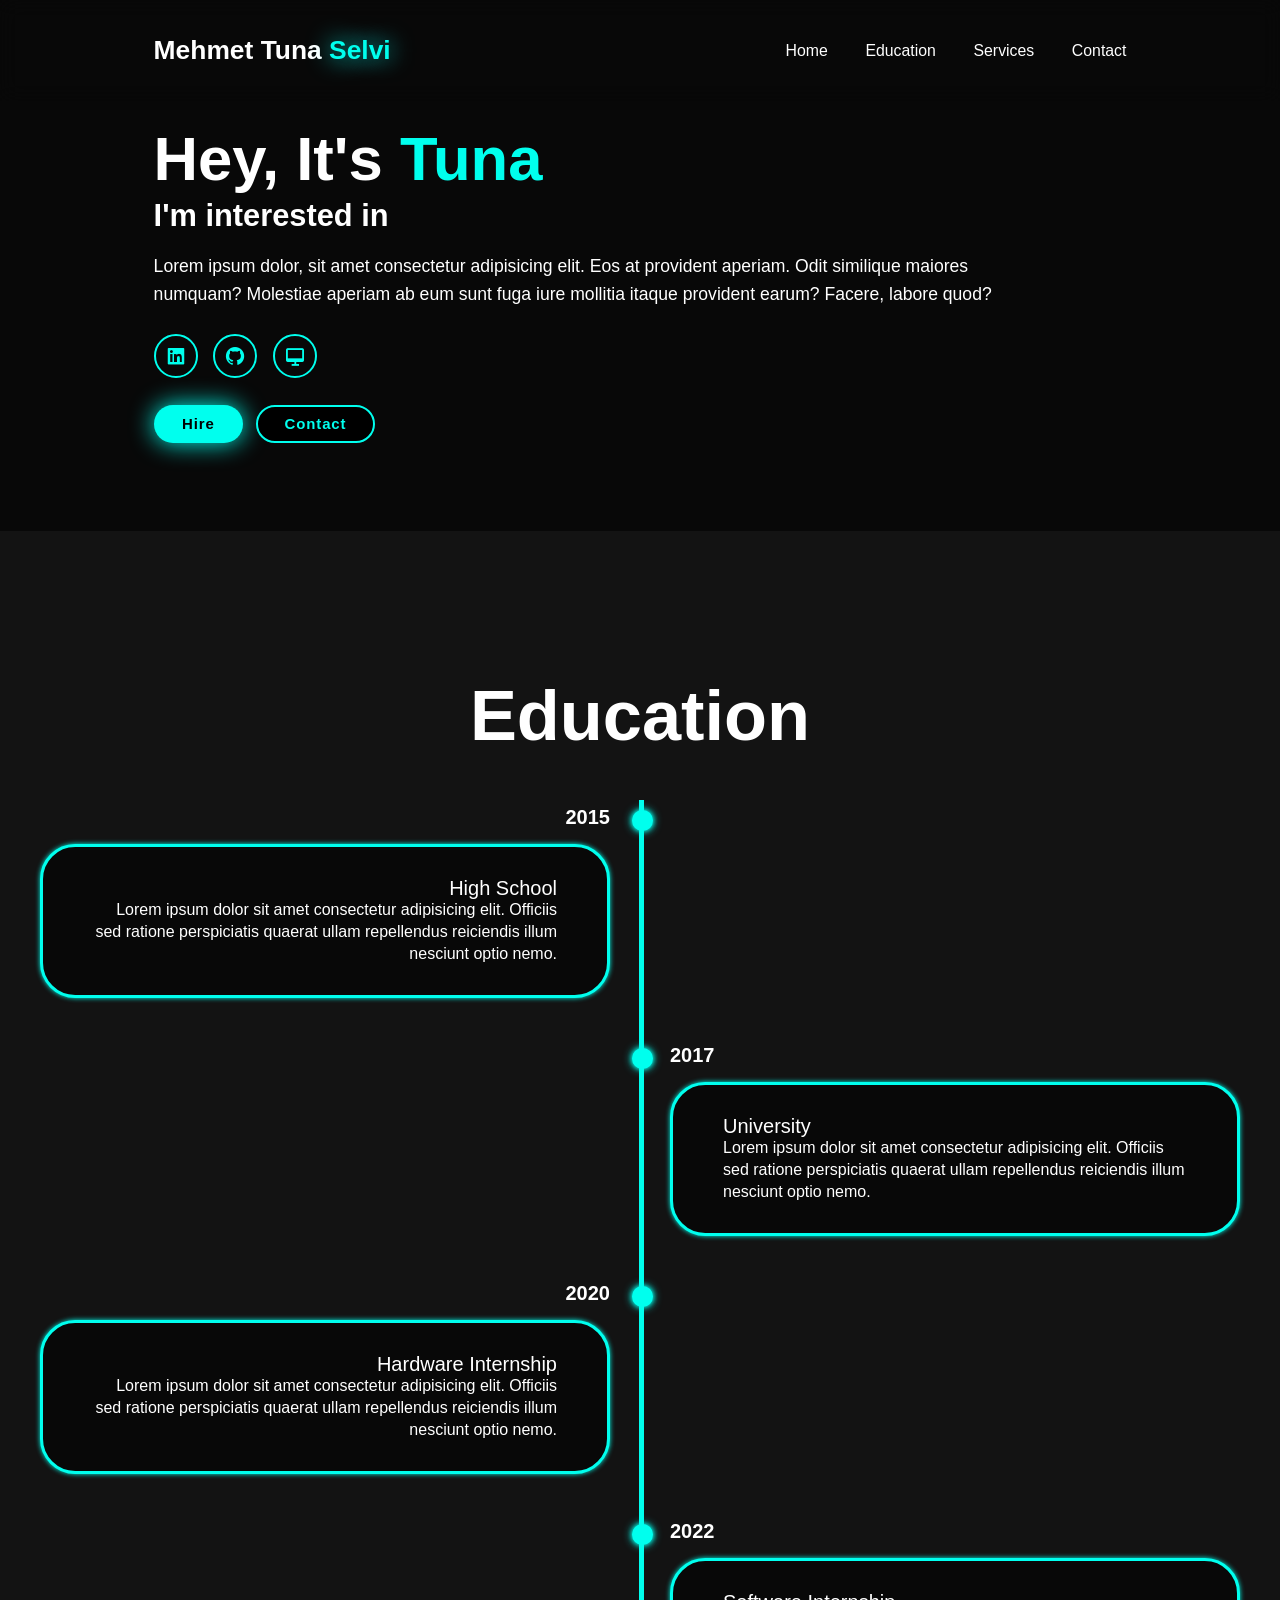
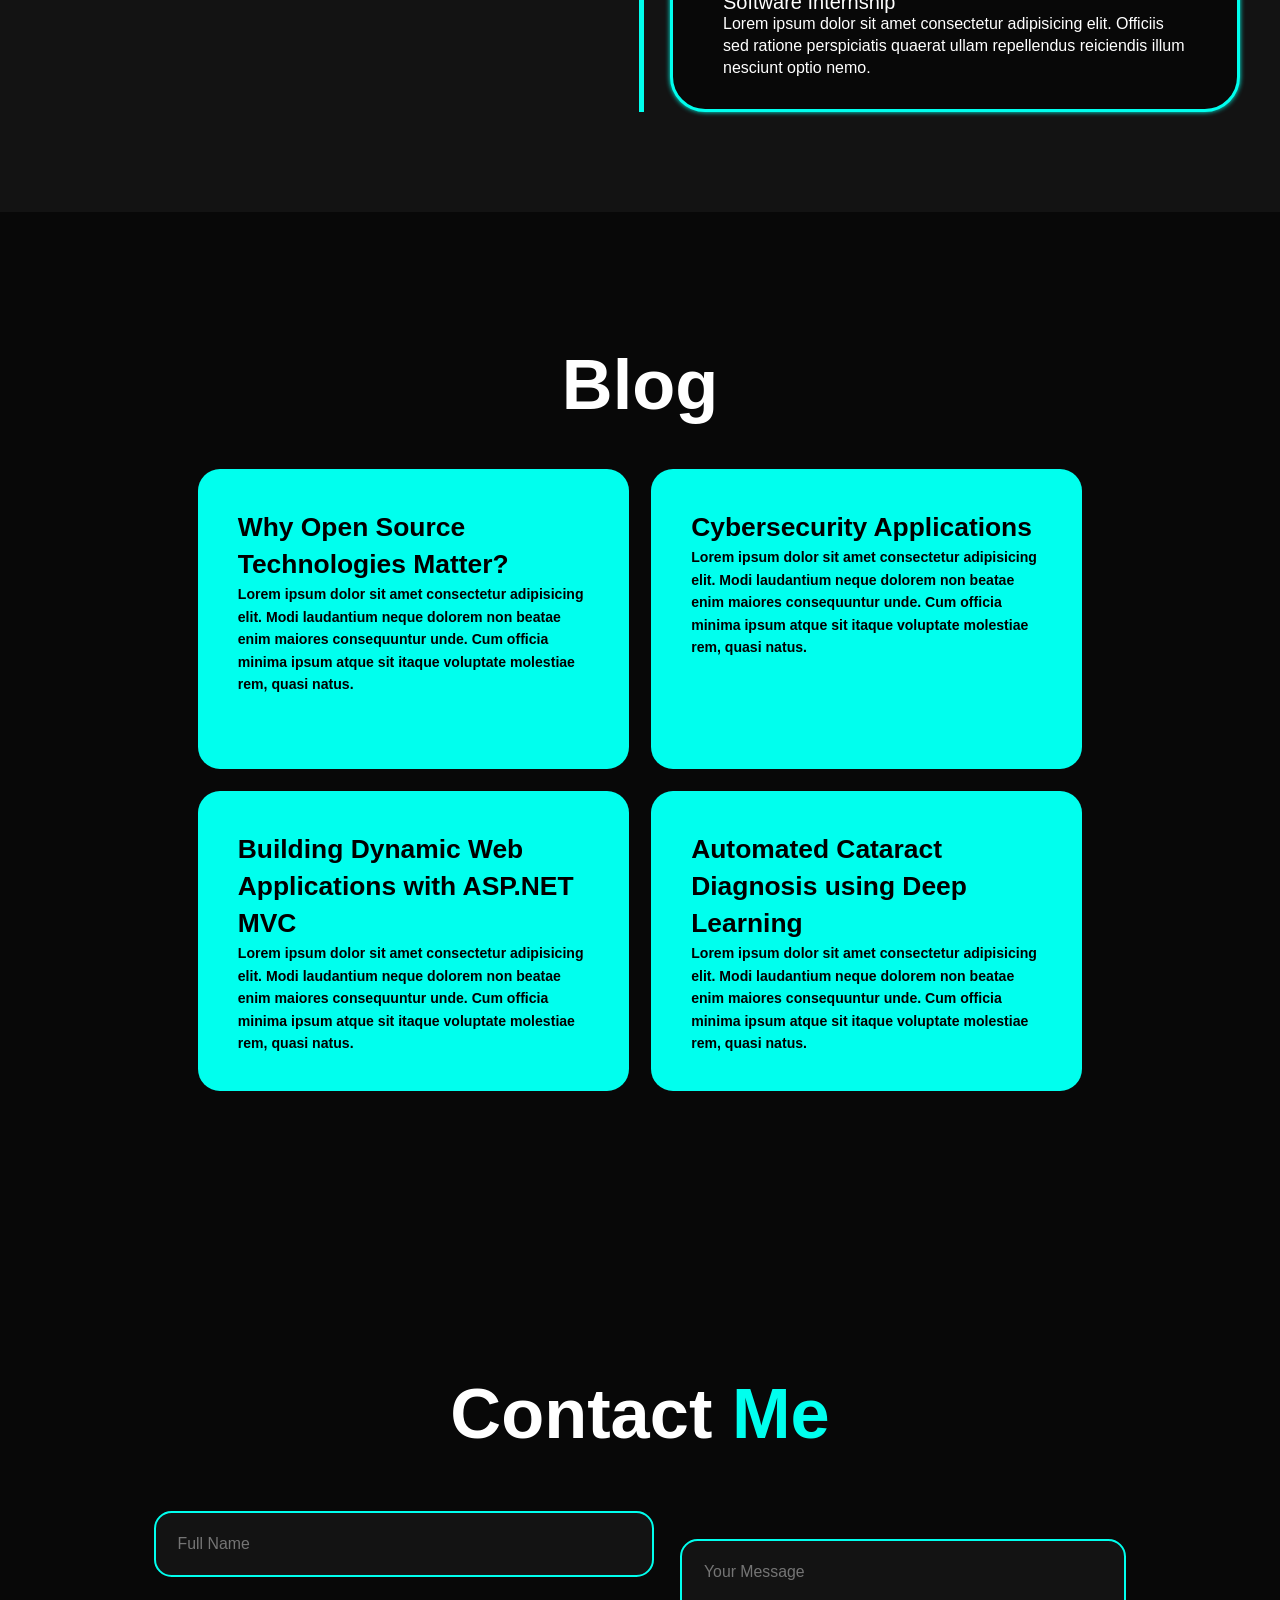
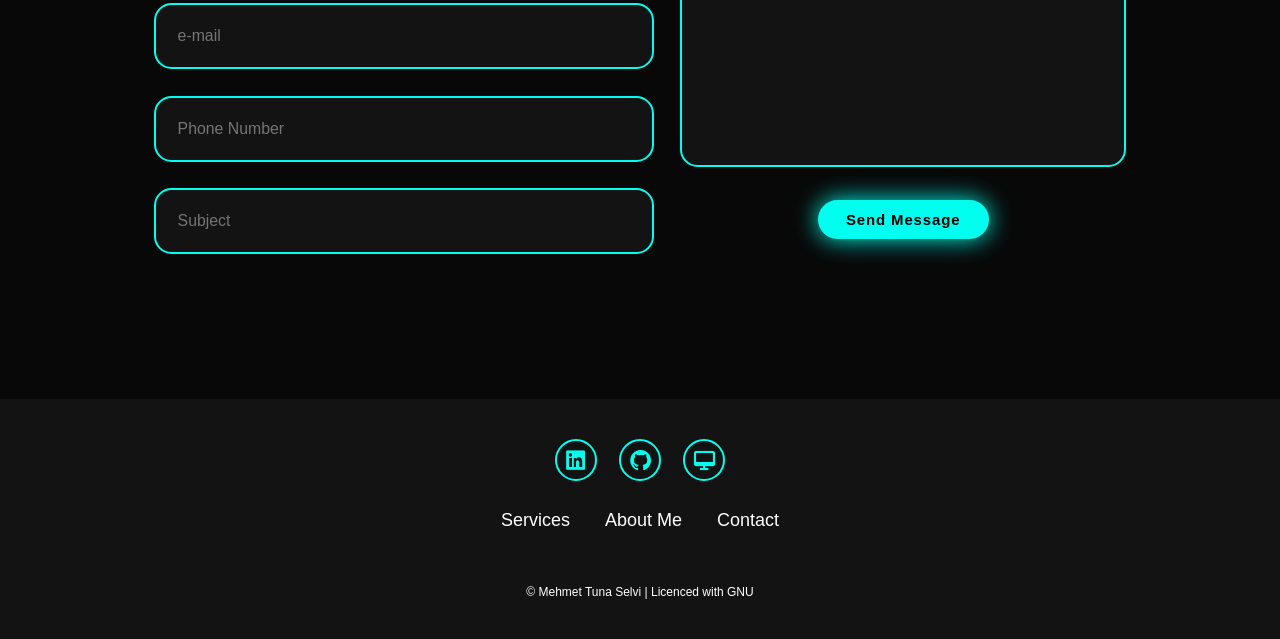
==== index.html @ 14f36a06 "Added and modified blog, contact, and footer sections." ====
<!DOCTYPE html>
<html lang="en">
  <head>
    <meta charset="UTF-8" />
    <meta name="viewport" content="width=device-width, initial-scale=1.0" />
    <title>Responsive Portfoli Website</title>
    <link rel="stylesheet" href="styles.css" />
    <link
      href="https://unpkg.com/boxicons@2.1.4/css/boxicons.min.css"
      rel="stylesheet"
    />
  </head>

  <body>
    <header class="header">
      <a href="#home" class="logo"
        >Mehmet Tuna
        <span>Selvi</span>
      </a>

      <nav class="navbar">
        <i class="bx bx-menu" id="menu-icon"></i>
        <a href="#home" class="active">Home</a>
        <a href="#education" class="active">Education</a>
        <a href="#services" class="active">Services</a>
        <a href="#contact" class="active">Contact</a>
      </nav>
    </header>
    <section class="home" id="home">
      <div class="home-content">
        <h1>Hey, It's <span>Tuna</span></h1>
        <h3 class="text-animation">I'm interested in <span></span></h3>
        <p>
          Lorem ipsum dolor, sit amet consectetur adipisicing elit. Eos at
          provident aperiam. Odit similique maiores numquam? Molestiae aperiam
          ab eum sunt fuga iure mollitia itaque provident earum? Facere, labore
          quod?
        </p>
        <div class="social-icons">
          <a href="#"><i class="bx bxl-linkedin-square"></i></a>
          <a href="#"><i class="bx bxl-github"></i></a>
          <a href="#"><i class="bx bx-desktop"></i></a>
        </div>
        <div class="btn-group">
          <a href="#" class="btn">Hire</a>
          <a href="#contact" class="btn">Contact</a>
        </div>
      </div>
      <div class="home-img">
        <img src="image.jpeg" alt="" />
      </div>
    </section>
    <section class="education" id="education">
      <h2 class="heading">Education</h2>
      <div class="timeline-items">
        <div class="timeline-item">
          <div class="timeline-dot"></div>
          <div class="timeline-date">2015</div>
          <div class="timeline-content">
            <h3>High School</h3>
            <p>
              Lorem ipsum dolor sit amet consectetur adipisicing elit. Officiis
              sed ratione perspiciatis quaerat ullam repellendus reiciendis
              illum nesciunt optio nemo.
            </p>
          </div>
        </div>

        <div class="timeline-item">
          <div class="timeline-dot"></div>
          <div class="timeline-date">2017</div>
          <div class="timeline-content">
            <h3>University</h3>
            <p>
              Lorem ipsum dolor sit amet consectetur adipisicing elit. Officiis
              sed ratione perspiciatis quaerat ullam repellendus reiciendis
              illum nesciunt optio nemo.
            </p>
          </div>
        </div>

        <div class="timeline-item">
          <div class="timeline-dot"></div>
          <div class="timeline-date">2020</div>
          <div class="timeline-content">
            <h3>Hardware Internship</h3>
            <p>
              Lorem ipsum dolor sit amet consectetur adipisicing elit. Officiis
              sed ratione perspiciatis quaerat ullam repellendus reiciendis
              illum nesciunt optio nemo.
            </p>
          </div>
        </div>

        <div class="timeline-item">
          <div class="timeline-dot"></div>
          <div class="timeline-date">2022</div>
          <div class="timeline-content">
            <h3>Software Internship</h3>
            <p>
              Lorem ipsum dolor sit amet consectetur adipisicing elit. Officiis
              sed ratione perspiciatis quaerat ullam repellendus reiciendis
              illum nesciunt optio nemo.
            </p>
          </div>
        </div>
      </div>
    </section>

    <section class="services" id="services">
      <h2 class="heading">Blog</h2>

      <div class="service-container">
        <div class="service-box">
          <div class="service-info">
            <h4>Why Open Source Technologies Matter?</h4>
            <p>
              Lorem ipsum dolor sit amet consectetur adipisicing elit. Modi
              laudantium neque dolorem non beatae enim maiores consequuntur
              unde. Cum officia minima ipsum atque sit itaque voluptate
              molestiae rem, quasi natus.
            </p>
          </div>
        </div>

        <div class="service-box">
          <div class="service-info">
            <h4>Cybersecurity Applications</h4>
            <p>
              Lorem ipsum dolor sit amet consectetur adipisicing elit. Modi
              laudantium neque dolorem non beatae enim maiores consequuntur
              unde. Cum officia minima ipsum atque sit itaque voluptate
              molestiae rem, quasi natus.
            </p>
          </div>
        </div>

        <div class="service-box">
          <div class="service-info">
            <h4>Building Dynamic Web Applications with ASP.NET MVC</h4>
            <p>
              Lorem ipsum dolor sit amet consectetur adipisicing elit. Modi
              laudantium neque dolorem non beatae enim maiores consequuntur
              unde. Cum officia minima ipsum atque sit itaque voluptate
              molestiae rem, quasi natus.
            </p>
          </div>
        </div>

        <div class="service-box">
          <div class="service-info">
            <h4>Automated Cataract Diagnosis using Deep Learning</h4>
            <p>
              Lorem ipsum dolor sit amet consectetur adipisicing elit. Modi
              laudantium neque dolorem non beatae enim maiores consequuntur
              unde. Cum officia minima ipsum atque sit itaque voluptate
              molestiae rem, quasi natus.
            </p>
          </div>
        </div>
      </div>
    </section>
    <section class="contact" id="contact">
      <h2 class="heading">Contact <span>Me</span></h2>

      <form action="">
        <div class="input-group">
          <div class="input-box">
            <input type="text" placeholder="Full Name" />
            <input type="email" placeholder="e-mail" />

            <input type="number" placeholder="Phone Number" />
            <input type="text" placeholder="Subject" />
          </div>
        </div>
        <div class="input-group2">
          <textarea
            name=""
            id=""
            cols="30"
            rows="10 place"
            placeholder="Your Message"
          ></textarea>
          <input type="submit" value="Send Message" class="btn" />
        </div>
      </form>
    </section>
    <footer class="footer">
      <div class="social">
        <a href="#"><i class="bx bxl-linkedin-square"></i></a>
        <a href="#"><i class="bx bxl-github"></i></a>
        <a href="#"><i class="bx bx-desktop"></i></a>
      </div>
      <ul class="list">
        <li>
          <a href="#">Services</a>
        </li>
        <li>
          <a href="#">About Me</a>
        </li>
        <li>
          <a href="#">Contact</a>
        </li>
      </ul>
      <p class="copyright">© Mehmet Tuna Selvi | Licenced with GNU</p>
    </footer>
    <script src="script.js"></script>
  </body>
</html>
---- styles.css ----
* {
  margin: 0;
  padding: 0;
  box-sizing: border-box;
  text-decoration: none;
  border: none;
  outline: none;
  scroll-behavior: smooth;
  font-family: Arial, Helvetica, sans-serif;
}

:root {
  --bg-color: #080808;
  --second-bg-color: #131313;
  --text-color: white;
  --main-color: #00ffee;
}

html {
  font-size: 60%;
  overflow-x: hidden;
}
body {
  background-color: var(--bg-color);
  color: var(--text-color);
}
.header {
  position: fixed;
  top: 0;
  left: 0;
  width: 100%;
  padding: 4rem 12% 4rem;
  background: rgba(0, 0, 0, 0, 0.3);
  backdrop-filter: blur(10px);
  display: flex;
  justify-content: space-between;
  align-items: center;
  z-index: 5;
}
.logo {
  font-size: 3rem;
  color: var(--text-color);
  font-weight: 700;
  cursor: pointer;
  transition: 0.3 ease;
  -webkit-transition: 0.3 ease;
  -moz-transition: 0.3 ease;
  -ms-transition: 0.3 ease;
  -o-transition: 0.3 ease;
}
.logo:hover {
  transform: scale(1.1);
  -webkit-transform: scale(1.1);
  -moz-transform: scale(1.1);
  -ms-transform: scale(1.1);
  -o-transform: scale(1.1);
}
.logo span {
  text-shadow: 0 0 25px var(--main-color);
  
}
.navbar a {
  font-size: 1.8rem;
  color: var(--text-color);
  margin-left: 4rem;
  font-weight: 500;
  transition: 0.3s ease;
  border-bottom: 3px solid transparent;
  -webkit-transition: 0.3s ease;
  -moz-transition: 0.3s ease;
  -ms-transition: 0.3s ease;
  -o-transition: 0.3s ease;
}
.navbar a:hover,
navbar a.active {
  color: var(--main-color);
  border-bottom: 3px solid var(--main-color);
}

#menu-icon {
  font-size: 3.6rem;
  color: var(--main-color);
  display: none;
}

section {
  min-height: 100 vh;
  padding: 10rem 12% 10rem;
}
.home {
  display: flex;
  align-items: center;
  justify-content: center;
  gap: 15rem;
}

.home-content {
  display: flex;
  flex-direction: column;
  align-items: baseline;
  justify-content: center;
  margin-top: 3rem;
}
span {
  color: var(--main-color);
}

.logo span {
  color: var(--main-color);
}

.home-content h3 {
  margin-bottom: 2rem;
  margin-top: 1rem;
  font-size: 3.5rem;
}
.home-content h1 {
  font-size: 7rem;
  font-weight: 800rem;
  margin-top: 1.5rem;
  line-height: 1;
}
.home-img {
  border-radius: 50%;
  -webkit-border-radius: 50%;
  -moz-border-radius: 50%;
  -ms-border-radius: 50%;
  -o-border-radius: 50%;
}

.home-img img {
  position: relative;
  border-radius: 55%;
  top: 3rem;
  width: 32 vw;
  box-shadow: 0 0 25px var(--main-color);
  cursor: pointer;
  transition: 0.4s ease-in-out;

  -webkit-border-radius: 55%;
  -moz-border-radius: 55%;
  -ms-border-radius: 55%;
  -o-border-radius: 55%;
  -webkit-transition: 0.4s ease-in-out;
  -moz-transition: 0.4s ease-in-out;
  -ms-transition: 0.4s ease-in-out;
  -o-transition: 0.4s ease-in-out;
}

.home-img img:hover {
  box-shadow: 0 0 20px var(--main-color);
  box-shadow: 0 0 40px var(--main-color);
  box-shadow: 0 0 60px var(--main-color);
}

.home-content p {
  max-width: 900px;
  font-size: 2rem;
  font-weight: 400;
  line-height: 1.6;
}

.social-icons a {
  display: inline-flex;
  justify-content: center;
  align-items: center;
  width: 5rem;
  height: 5rem;
  background: transparent;
  border: 2px solid var(--main-color);
  font-size: 2.5rem;
  color: var(--main-color);
  margin: 3rem 1.5rem 3rem 0;
  border-radius: 55%;
  transition: 0.3s ease-in-out;
  -webkit-border-radius: 55%;
  -moz-border-radius: 55%;
  -ms-border-radius: 55%;
  -o-border-radius: 55%;
  -webkit-transition: 0.3s ease-in-out;
  -moz-transition: 0.3s ease-in-out;
  -ms-transition: 0.3s ease-in-out;
  -o-transition: 0.3s ease-in-out;
}
.social-icons a:hover {
  color: var(--text-color);
  box-shadow: 0 0 7px var(--main-color); 
  background-color: var(--main-color);
  transform: scale(1.4) translateY(-7px);
  -webkit-transform: scale(1.4) translateY(-7px);
  -moz-transform: scale(1.4) translateY(-7px);
  -ms-transform: scale(1.4) translateY(-7px);
  -o-transform: scale(1.4) translateY(-7px);
}

.btn{
    display: inline-block;
    padding: 1rem 3rem;
    background: var(--main-color);
    box-shadow: 0 0 25px var(--main-color);
    border-radius: 4rem;
    font-size: 1.7rem;
    border:  2px solid transparent;
    color: black;
    font-weight: 600;
    transition: 0.3s ease-in-out;
    cursor: pointer;
    letter-spacing: 0.1rem;
    -webkit-border-radius: 4rem;
    -moz-border-radius: 4rem;
    -ms-border-radius: 4rem;
    -o-border-radius: 4rem;
    -webkit-transition: 0.3s ease-in-out;
    -moz-transition: 0.3s ease-in-out;
    -ms-transition: 0.3s ease-in-out;
    -o-transition: 0.3s ease-in-out;
}

btn :hover{
    transform: scale(1.1);
    -webkit-transform: scale(1.1);
    -moz-transform: scale(1.1);
    -ms-transform: scale(1.1);
    -o-transform: scale(1.1);
    box-shadow: 0 0 50px 0 var(--main-color);
}

.btn-group{
    display: flex;
    align-items: center;
    gap: 1.5rem;
}

.btn-group a:nth-of-type(2){
    background-color: black;
    color: var(--main-color);
    border: 2px solid var(--main-color);
    box-shadow: 0 0 25px transparent;
}

.btn-group a:nth-of-type(2):hover{
    box-shadow: 0 0 25px var(--main-color);
    background-color: var(--main-color);
    color: black;
}

.text-animation{
    font-size: 34px;
    font-weight: 600;
    min-width: 280px;
}

.text-animation span {
    position: relative;
}

.text-animation span::before {
    content: "Web Development";
    color: var(--main-color);
    animation: words 20s infinite;
    -webkit-animation: words 20s infinite;
    
}

.text-animation span::after {
    content: "";
    background-color: var(--bg-color);
    position: absolute;
    width: calc(100% + 8px);
    height: 100%;
    border-left: 3px solid var(--bg-color);
    right: -8px;
    animation: cursor 0.6s infinite, typing 20s steps(14) infinite;
    -webkit-animation: cursor 0.6s infinite, typing 20s steps(14) infinite;
}


@keyframes cursor {
    to{
        border-left: 2px solid var(--main-color);
    }
}

@keyframes words{
    0%,
    20%{
        content: "Web Development";
    }
    21%,
    40%{
        content: "Network Associating";
    }
    41%,
    60%{
       content: "Operating Systems"; 
    }
    61%,
    80%{
        content: "System Engineering";
    }
    81%,
    100%{
        content: "Penetration Testing";
    }
}

@keyframes typing{
    10%,
    15%,
    30%,
    35%,
    50%,
    55%,
    70%,
    75%,
    90%,
    95%{
        width: 0;
    }
    5%,
    20%,
    25%,
    40%,
    45%,
    60%,
    60%,
    65%,
    80%,
    85%{
        width: calc(100% + 8px);
    }

}
/*Experience Section*/
.heading{
  font-size: 8rem;
  text-align: center;
  margin: 5rem 0;
}
.education{
  padding: 100px 15px;
  background: var(--second-bg-color);
}
.education h2{
margin-bottom: 5rem;
}
.timeline-items{
  max-width: 1200px;
  margin: auto;
  display: flex;
  flex-wrap: wrap;
  position: relative;
}
.timeline-items::before{
  content: "";
  position: absolute;
  width: 5px;
  height: 100%;
  background-color: var(--main-color);
  left: calc(50% - 1px);
}
.timeline-item{
  margin-bottom: 40px;
  width: 100%;
  position: relative;
}
.timeline-item:last-child{
  margin-bottom: 0;
}
.timeline-item:nth-child(odd){
  padding-right: calc(50% + 30px);
  text-align: right;
}
.timeline-item:nth-child(even){
  padding-left: calc(50% + 30px);
}
.timeline-dot{
              height: 21px;
              width: 21px;
              background-color: var(--main-color);
              box-shadow: 0 0 5px var(--main-color),
                          0 0 10px var(--main-color);
              position: absolute;
              left: calc(50% - 8px);
              border-radius: 50%;
              -webkit-border-radius: 50%;
              -moz-border-radius: 50%;
              -ms-border-radius: 50%;
              -o-border-radius: 50%;
              top:10px;
}

.timeline-date{
  font-size: 20px;
  font-weight: 800;
  color: white;
  margin: 6px 0 15px;
}
.timeline-content{
  background-color: var(--bg-color);
  border: 3px solid var(--main-color);
  padding: 30px 50px;
  border-radius: 4rem;
  -webkit-border-radius: 4rem;
  -moz-border-radius: 4rem;
  -ms-border-radius: 4rem;
  -o-border-radius: 4rem;
  box-shadow: 0 0 5px var(--main-color);
  cursor: pointer;
  transition: 0.3s ease-in-out;
  -webkit-transition: 0.3s ease-in-out;
  -moz-transition: 0.3s ease-in-out;
  -ms-transition: 0.3s ease-in-out;
  -o-transition: 0.3s ease-in-out;
}
.timeline-content:hover{
  transform: scale(1.1);
  -webkit-transform: scale(1.1);
  -moz-transform: scale(1.1);
  -ms-transform: scale(1.1);
  -o-transform: scale(1.1);
  box-shadow: 0 0 15px var(--main-color);
}
.timeline-content h3{
font-size: 20px;
color: white;
font-weight: 300;
line-height: 22px;
}
.timeline-content p{
  color: white;
  font-size: 16px;
  font-weight: 300;
  line-height: 22px;
}
::-webkitscroolbar{
  width:15px;
}
::-webkit-scrollbar-thumb{
  background-color: var(--main-color);
}
::-webkit-scrollbar-track{
  background-color: var(--bg-color);
  width: 50px;
}
/*Blog Section*/

.services{
  background: var(--bg-color);
  color: black;
}
.services h2{
  margin-bottom: 5rem;
  color: white;
}
.service-container{
  display: grid;
  grid-template-columns: repeat(2,1fr);
  align-items: center;
  gap: 2.5rem;
}
.service-box{
  background-color: var(--main-color);
  height: 300px;
  border-radius: 2.5rem;
  -webkit-border-radius: 2.5rem;
  -moz-border-radius: 2.5rem;
  -ms-border-radius: 2.5rem;
  -o-border-radius: 2.5rem;
  border: 5px solid transparent;
  cursor: pointer;
  transition: 0.4s ease-in-out;
  -webkit-transition: 0.4s ease-in-out;
  -moz-transition: 0.4s ease-in-out;
  -ms-transition: 0.4s ease-in-out;
  -o-transition: 0.4s ease-in-out;
  
}
.service-box:hover{
  background:rgb(238, 225, 225);
  color: black;
  border: 5px solid var(--main-color);
  transform: scale(1.02);
  -webkit-transform: scale(1.02);
  -moz-transform: scale(1.02);
  -ms-transform: scale(1.02);
  -o-transform: scale(1.02);
}
.service-box .service-info{
  display: flex;
  flex-direction: column;
  text-align: left;
  max-height: 200px;
  justify-content: left;
  align-items: baseline;
  padding: 4rem 4rem;
}
.service-info h4{
  font-size: 3rem;
  font-weight: 800;
  line-height: 1.4;
}
.service-info p{
  font-size: 1.6rem;
  font-weight: 600;
  max-height:100px;
  line-height: 1.6;
  margin: auto;
}
/*Contact Section */
.contact{
  background-color: var(--bg-color);
}
.contact h2{
  margin-bottom: 3rem;
  color: white;
}
.contact form{
  display: flex;
  align-items: center;
  justify-content: center;
  gap: 3rem;
  margin: 5rem auto;
  text-align: center;
}
.contact form .input-box{
display: flex;
justify-content: center;
flex-wrap: wrap;
}
.contact form .input-box input, .contact form textarea{
  width: 100%;
  padding: 2.5rem;
  font-size: 1.8rem;
  color: var(--text-color);
  background-color: var(--second-bg-color);
  border-radius: 2rem;
  -webkit-border-radius: 2rem;
  -moz-border-radius: 2rem;
  -ms-border-radius: 2rem;
  -o-border-radius: 2rem;
  border: 2px solid var(--main-color);
  margin: 1.5rem 0;
  resize: none;
}
.contact form .btn{
  margin-top: 2rem;
}
.input-group, .input-group2{
  max-width: 500px;
  max-height: 500px;
}
/*Footer Section*/
.footer{
  position: relative;
  bottom: 0;
  width: 100%;
  padding: 40px 0;
  background-color: var(--second-bg-color);
}
.footer .social{
text-align: center;
padding-bottom: 25px;
color: var(--main-color);
}
.footer .social a{
  font-size: 25px;
  color: var(--main-color);
  border: 2px solid var(--main-color);
  width: 42px;
  height: 42px;
  line-height: 42px;
  display: inline-block;
  text-align: center;
  border-radius: 50%;
  -webkit-border-radius: 50%;
  -moz-border-radius: 50%;
  -ms-border-radius: 50%;
  -o-border-radius: 50%;
  margin: 0 10px;
  transition: 0.3s ease-in-out;
  -webkit-transition: 0.3s ease-in-out;
  -moz-transition: 0.3s ease-in-out;
  -ms-transition: 0.3s ease-in-out;
  -o-transition: 0.3s ease-in-out;
}
.footer .social a:hover{
  transform: scale(1.2)translateY(-10px);
  -webkit-transform: scale(1.2)translateY(-10px);
  -moz-transform: scale(1.2)translateY(-10px);
  -ms-transform: scale(1.2)translateY(-10px);
  -o-transform: scale(1.2)translateY(-10px);
  background-color: var(--main-color);
  color: black;
  box-shadow: 0 0 15px var(--main-color);
}
footer ul{
  margin-top: 0;
  padding: 0;
  font-size: 18px;
  line-height: 1.6;
  margin-bottom: 0;
  text-align: center;
}
.footer ul li a{
  color: white;
  border-bottom: 3px solid transparent;
  transition: 0.3s ease-in-out;
  -webkit-transition: 0.3s ease-in-out;
  -moz-transition: 0.3s ease-in-out;
  -ms-transition: 0.3s ease-in-out;
  -o-transition: 0.3s ease-in-out;
}
footer ul li a:hover{
  border-bottom: 3px solid var(--main-color);
}
.footer ul li{
  display: inline-block;
  padding: 0 15px;
}
.footer .copyright{
  margin-top: 50px;
  text-align: center;
  font-size: 12px;
  color: white;
}

/*Media Querys*/
@media (max-width: 1285px) {
  html {
    font-size: 55%;
  }
  .service-container {
    padding-bottom: 7rem;
    grid-template-columns: repeat(2, 1fr);
    margin: 0 5rem;
  }
}

@media (max-width: 991px) {
  header {
    padding: 2rem 3%;
  }
  .section {
    padding-bottom: 10rem 3% 2rem;
  }
  .timeline-items::before {
    left: 7px;
  }
  .timeline-item:nth-child(odd) {
    padding-right: 0;
    text-align: left;
  }
  .timeline-item:nth-child(odd),
  .timeline-item:nth-child(even) {
    padding-left: 37px;
  }
  .timeline-dot {
    left: 0;
  }
  .services {
    padding-bottom: 7rem;
  }
  .contact form {
    flex-direction: column;
  }
  .footer {
    padding: 2rem 3%;
  }
}

@media ( max-width: 895px) {
  #menu-icon {
    display: block;
  }
  .navbar {
    position: absolute;
    top: 100%;
    width: 50%;
    padding: 1rem 3%;
    background: rgba(0, 0, 0, 0.8);
    backdrop-filter: blur(20px);
    border-bottom-left-radius: 2rem;
    border-left: 2px solid var(--main-color);
    display: none;
  }
  .navbar.active {
    display: block;
  }
  .navbar a {
    display: block;
    font-size: 2rem;
    margin: 3rem 0;
    color: white;
  }
  .home {
    flex-direction: column-reverse;
    margin: 5rem 4rem;
  }
  .home-content h3 {
    font-size: 2.6rem;
  }
  .home-content h1 {
    font-size: 8rem;
    margin-top: 3rem;
  }
  .home-content p {
    max-width: 600px;
    margin: 0 auto;
  }
  .home-img img {
    width: 56vw;
  }
  .services h2 {
    margin-bottom: 3rem;
  }
  .service-container {
    grid-template-columns: repeat(1, 1fr);
  }
  
}
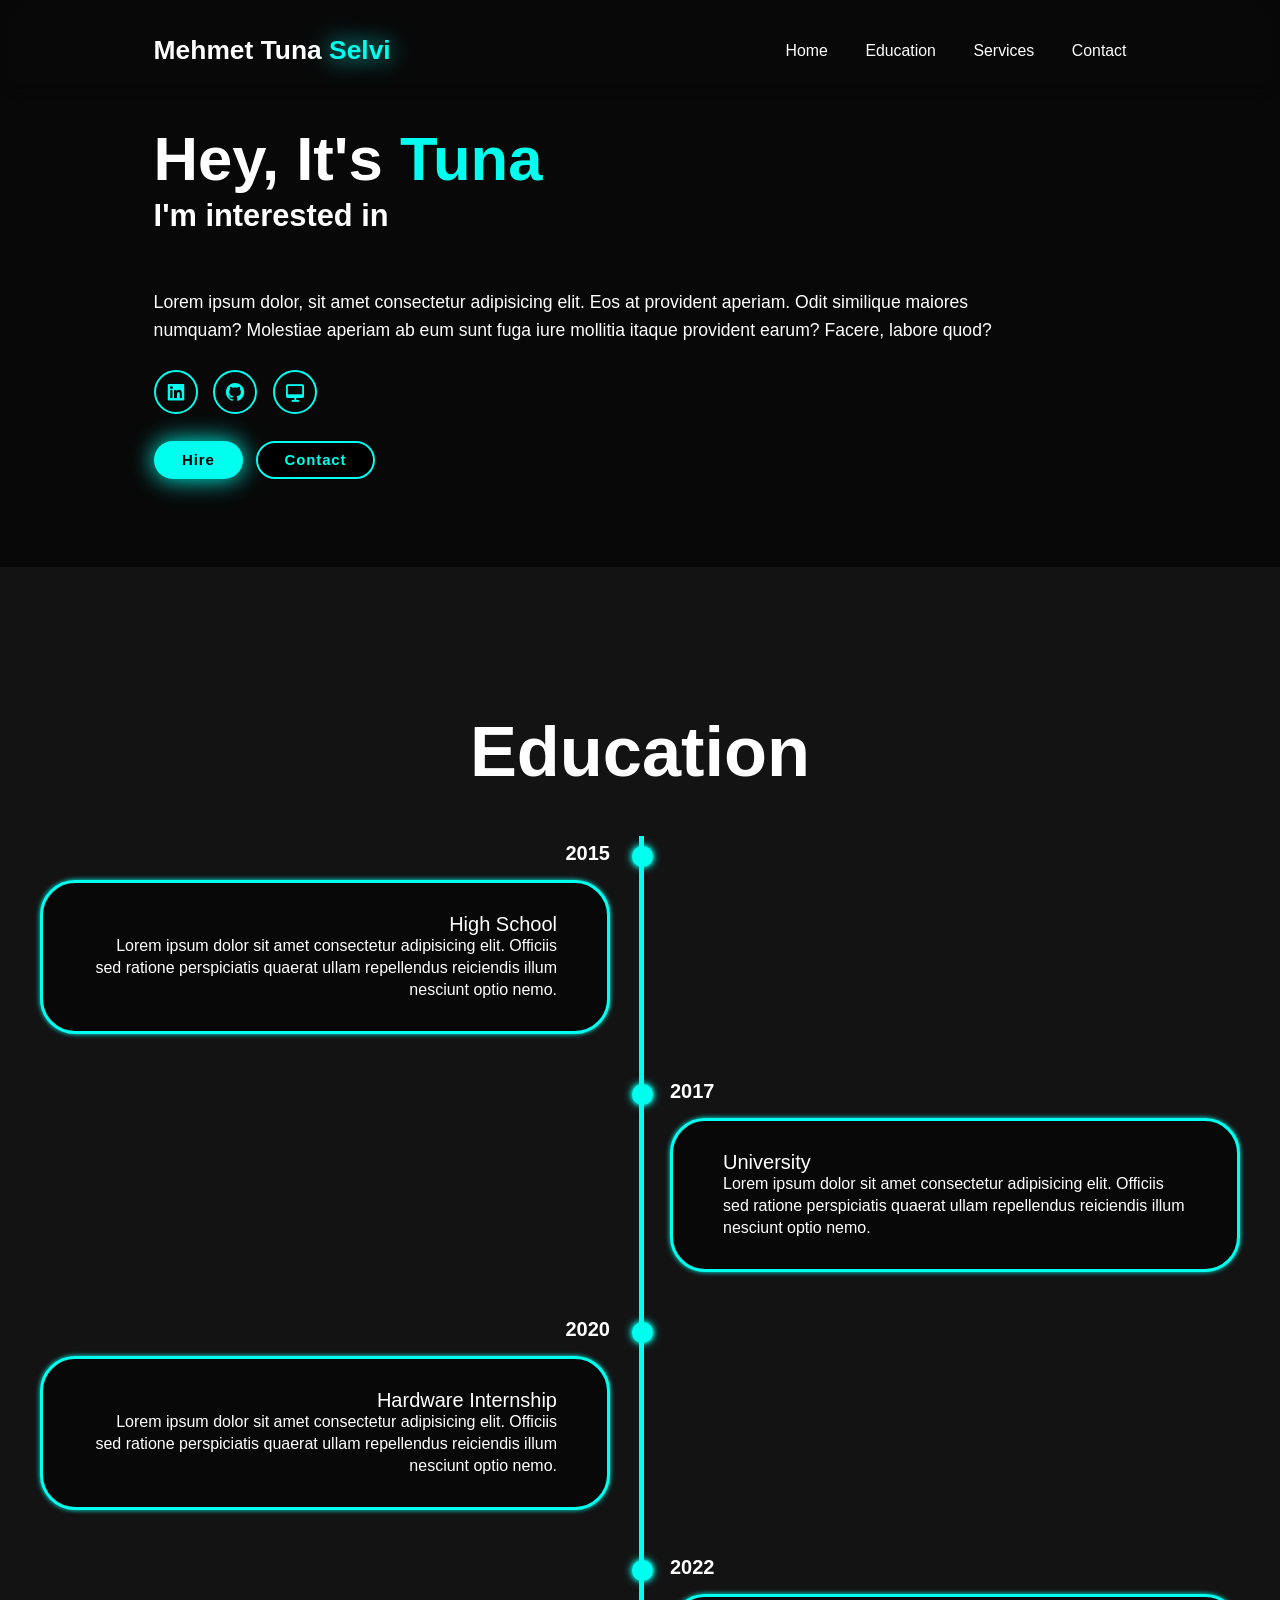
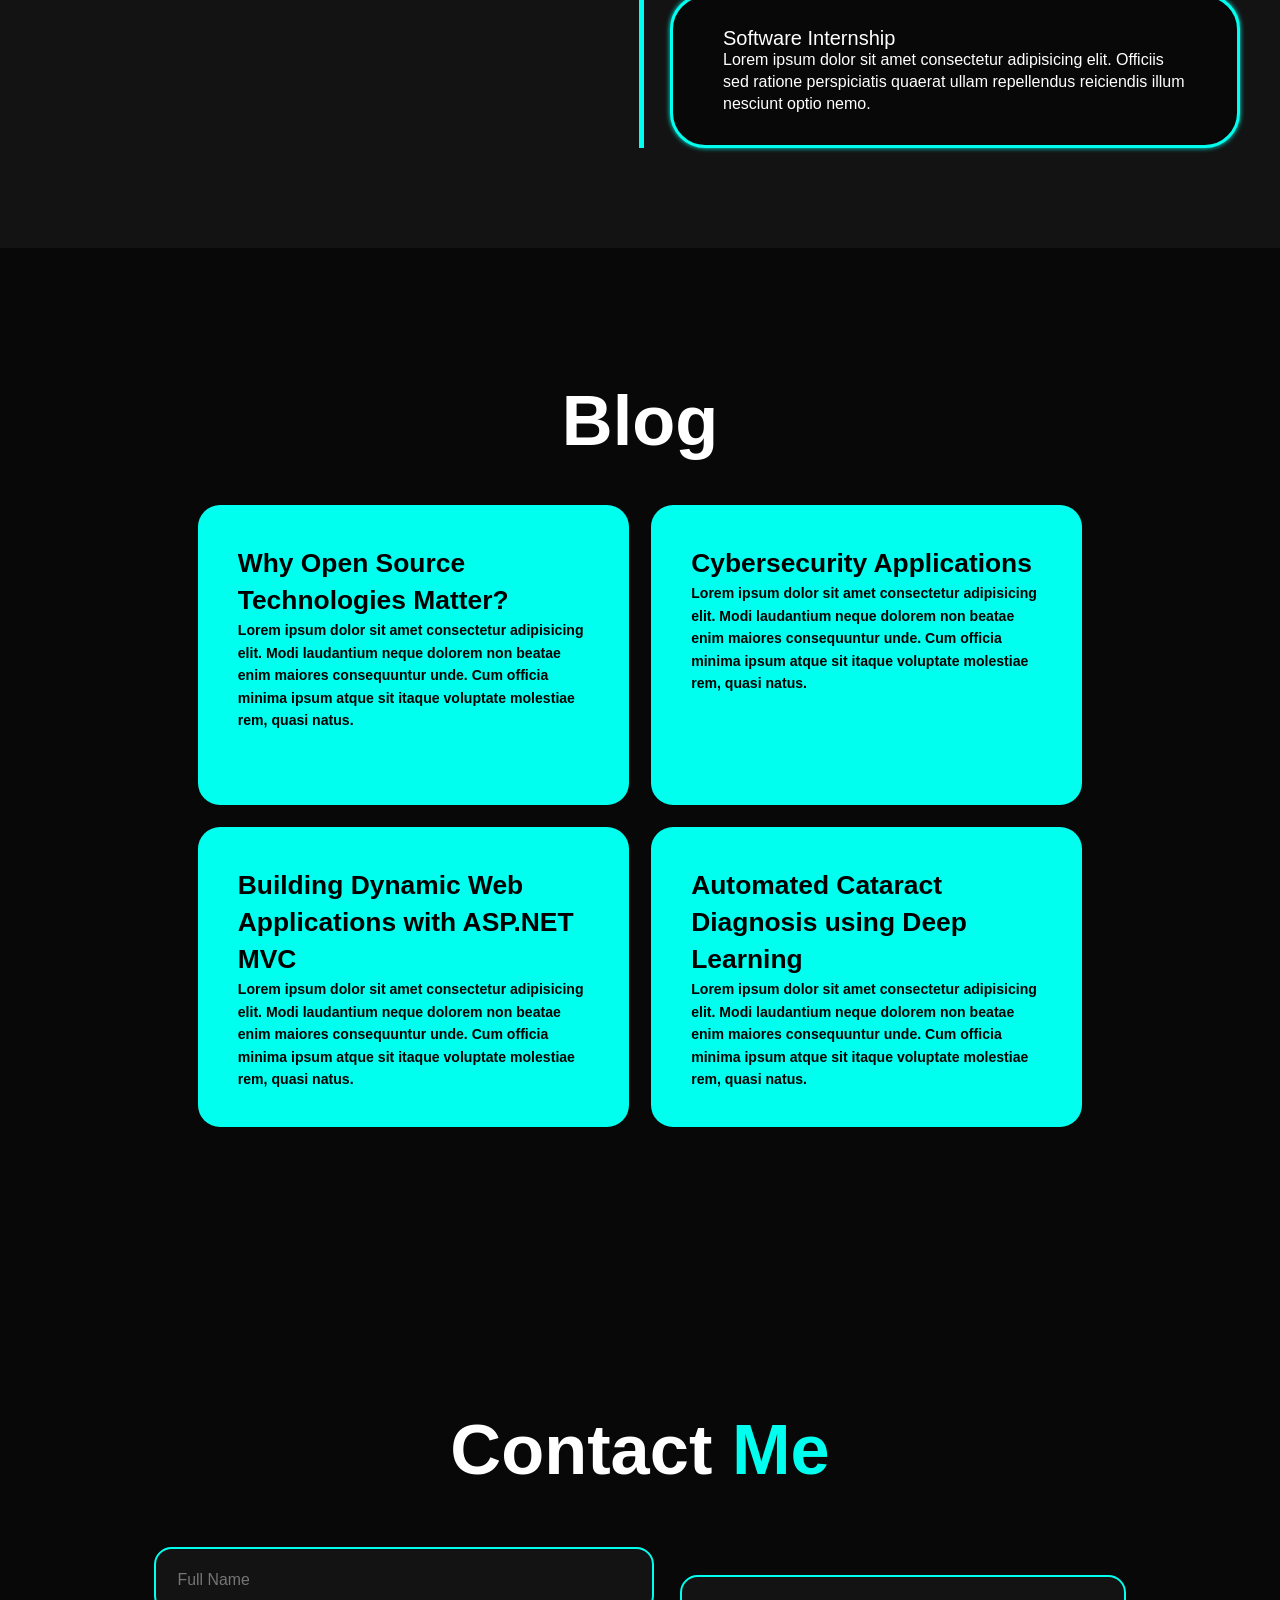
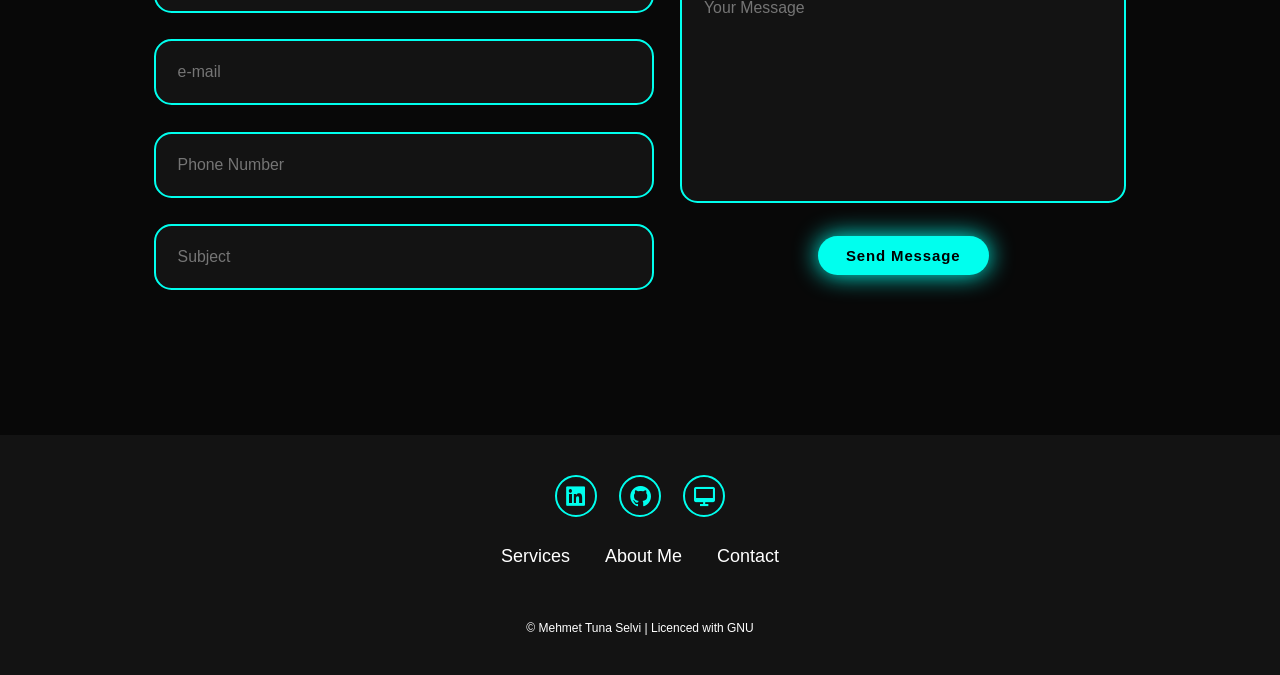
==== commit c5fd07eb: "Cursor animation fixed for small devices." ====
--- a/index.html
+++ b/index.html
@@ -18,8 +18,8 @@
         <span>Selvi</span>
       </a>
 
+      <i class="bx bx-menu" id="menu-icon"></i>
       <nav class="navbar">
-        <i class="bx bx-menu" id="menu-icon"></i>
         <a href="#home" class="active">Home</a>
         <a href="#education" class="active">Education</a>
         <a href="#services" class="active">Services</a>
@@ -29,7 +29,7 @@
     <section class="home" id="home">
       <div class="home-content">
         <h1>Hey, It's <span>Tuna</span></h1>
-        <h3 class="text-animation">I'm interested in <span></span></h3>
+        <h3 class="text-animation">I'm interested in <br /><span></span></h3>
         <p>
           Lorem ipsum dolor, sit amet consectetur adipisicing elit. Eos at
           provident aperiam. Odit similique maiores numquam? Molestiae aperiam
--- a/styles.css
+++ b/styles.css
@@ -676,12 +676,14 @@
   .navbar {
     position: absolute;
     top: 100%;
+    right: 0;
     width: 50%;
     padding: 1rem 3%;
     background: rgba(0, 0, 0, 0.8);
     backdrop-filter: blur(20px);
     border-bottom-left-radius: 2rem;
     border-left: 2px solid var(--main-color);
+    border-bottom: 2px solid var(--main-color);
     display: none;
   }
   .navbar.active {
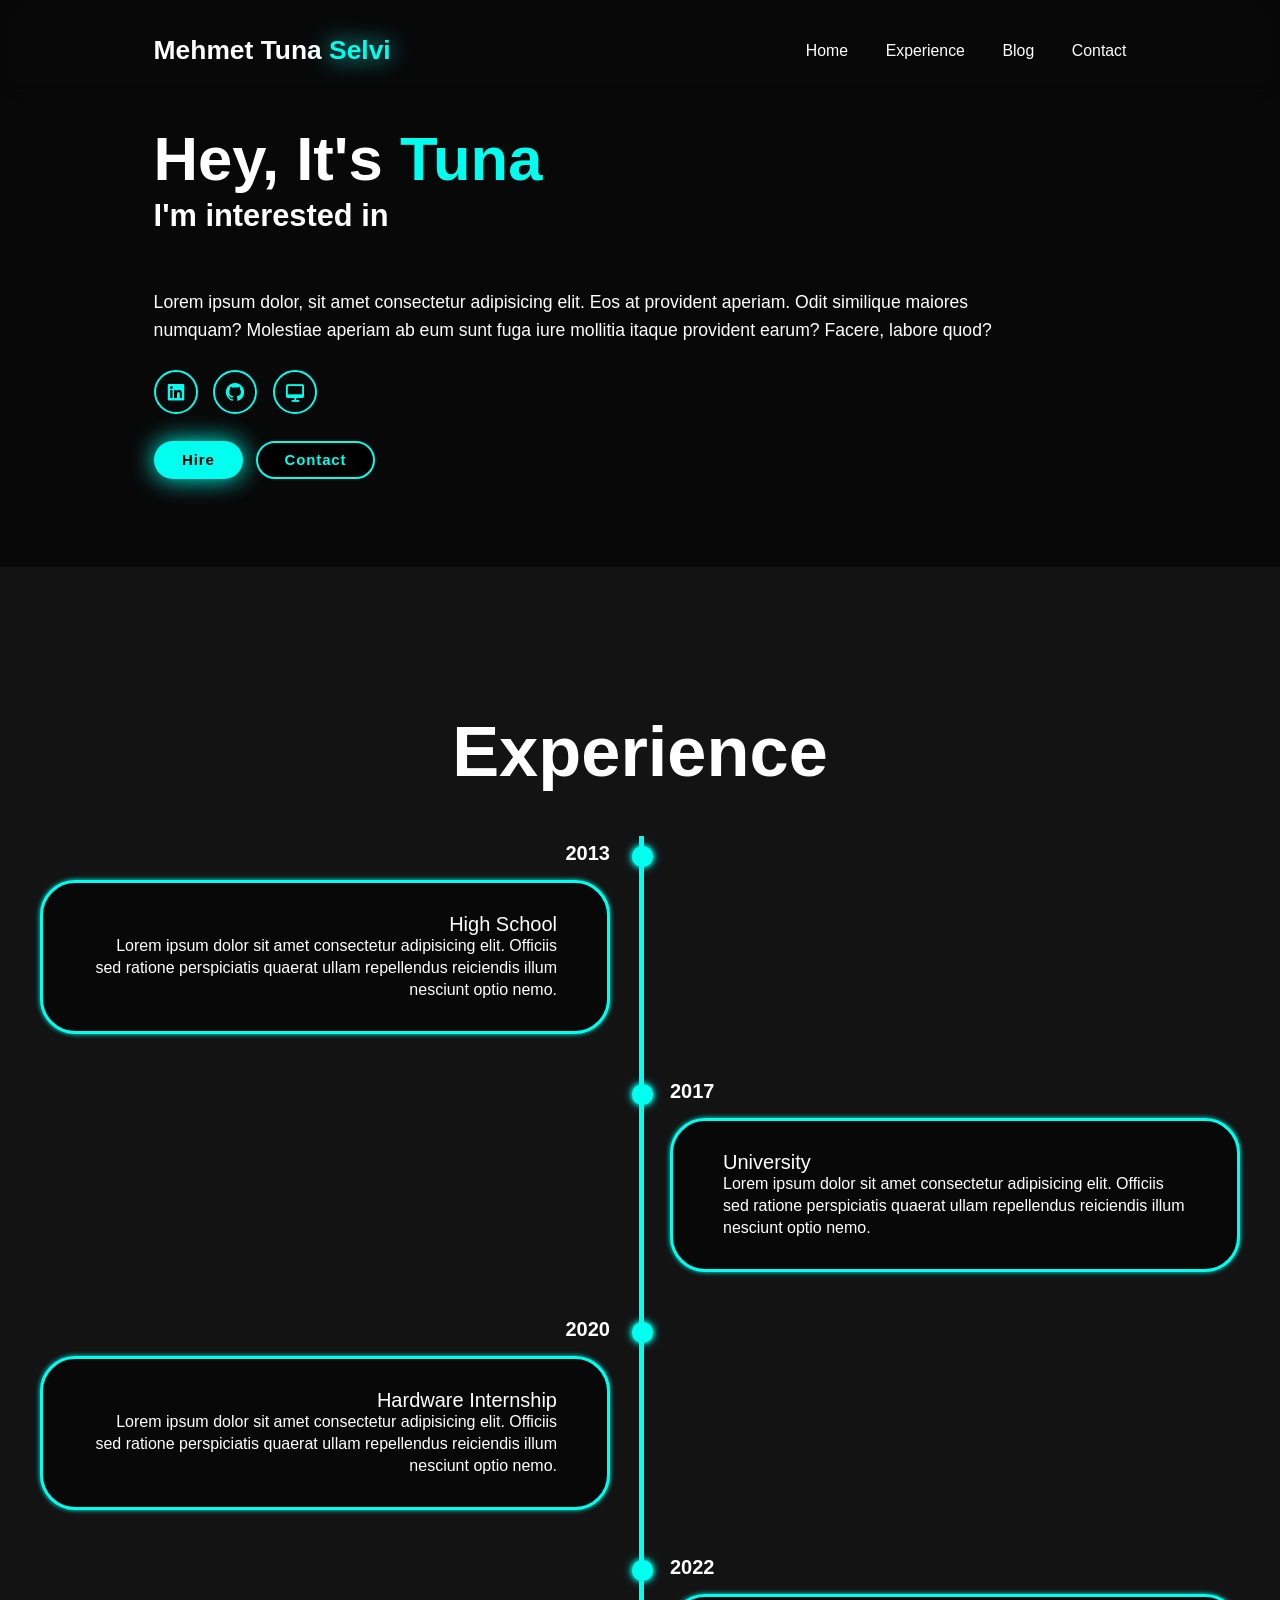
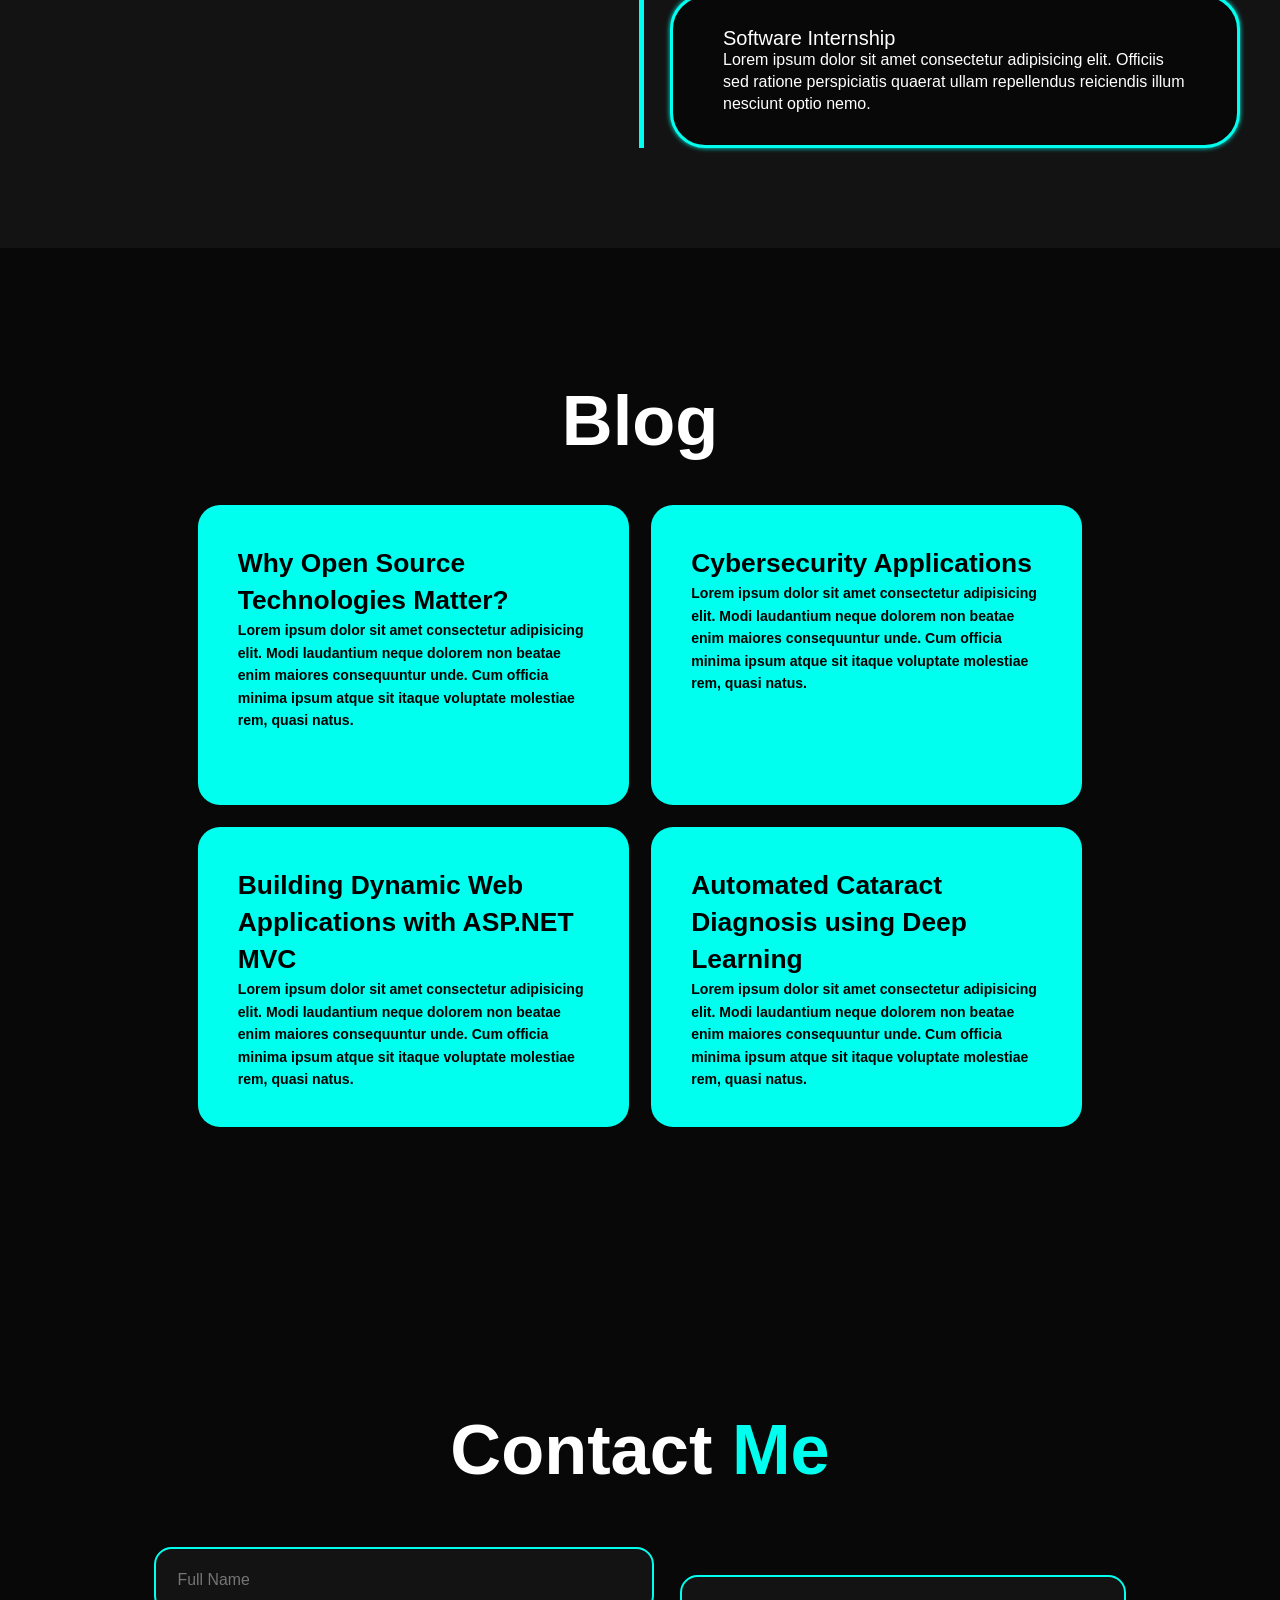
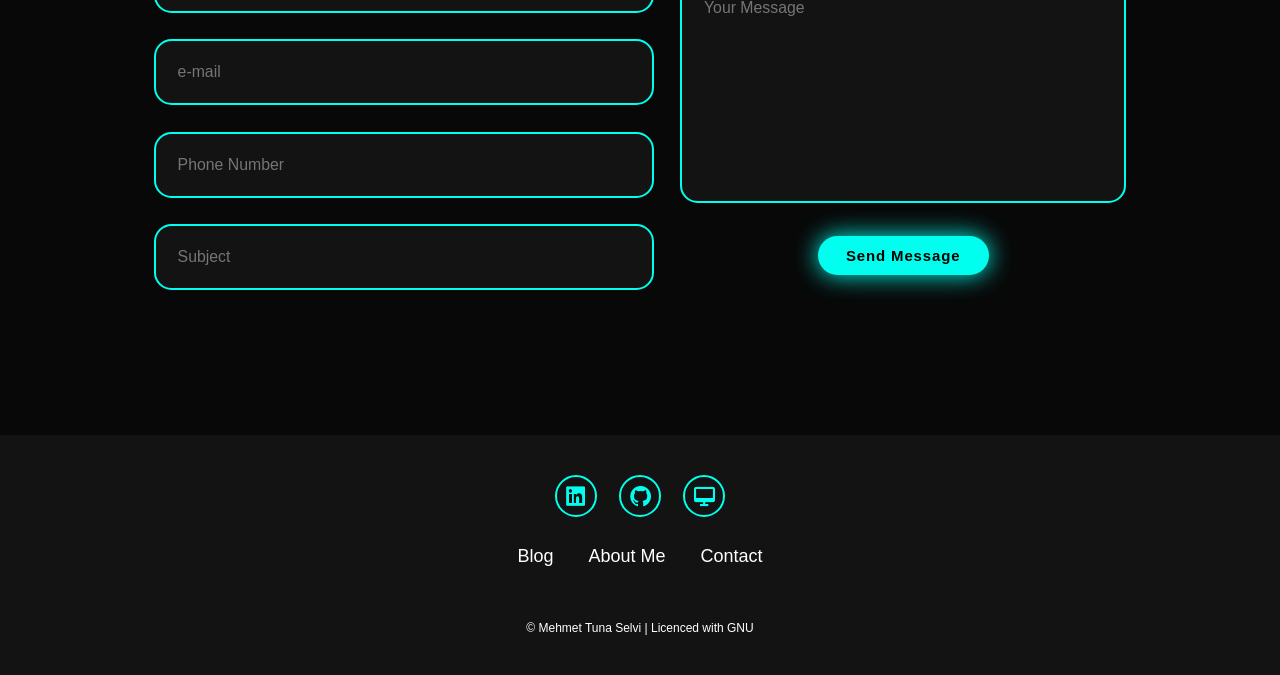
==== commit 7586b2f5: "Little hyperlink adjustments" ====
--- a/index.html
+++ b/index.html
@@ -21,8 +21,8 @@
       <i class="bx bx-menu" id="menu-icon"></i>
       <nav class="navbar">
         <a href="#home" class="active">Home</a>
-        <a href="#education" class="active">Education</a>
-        <a href="#services" class="active">Services</a>
+        <a href="#education" class="active">Experience</a>
+        <a href="#services" class="active">Blog</a>
         <a href="#contact" class="active">Contact</a>
       </nav>
     </header>
@@ -37,12 +37,25 @@
           quod?
         </p>
         <div class="social-icons">
-          <a href="#"><i class="bx bxl-linkedin-square"></i></a>
-          <a href="#"><i class="bx bxl-github"></i></a>
-          <a href="#"><i class="bx bx-desktop"></i></a>
+          <a
+            href="https://www.linkedin.com/in/mehmet-tuna-selvi-71398b19a/"
+            target="_blank"
+            ><i class="bx bxl-linkedin-square"></i
+          ></a>
+          <a href="https://www.github.com/mehmettunaselvi" target="_blank"
+            ><i class="bx bxl-github"></i
+          ></a>
+          <a href="https://www.tryhackme.com/p/mehmettunaselvi"
+            ><i class="bx bx-desktop"></i
+          ></a>
         </div>
         <div class="btn-group">
-          <a href="#" class="btn">Hire</a>
+          <a
+            href="https://www.linkedin.com/in/mehmet-tuna-selvi-71398b19a/"
+            target="_blank"
+            class="btn"
+            >Hire</a
+          >
           <a href="#contact" class="btn">Contact</a>
         </div>
       </div>
@@ -51,11 +64,11 @@
       </div>
     </section>
     <section class="education" id="education">
-      <h2 class="heading">Education</h2>
+      <h2 class="heading">Experience</h2>
       <div class="timeline-items">
         <div class="timeline-item">
           <div class="timeline-dot"></div>
-          <div class="timeline-date">2015</div>
+          <div class="timeline-date">2013</div>
           <div class="timeline-content">
             <h3>High School</h3>
             <p>
@@ -187,19 +200,27 @@
     </section>
     <footer class="footer">
       <div class="social">
-        <a href="#"><i class="bx bxl-linkedin-square"></i></a>
-        <a href="#"><i class="bx bxl-github"></i></a>
-        <a href="#"><i class="bx bx-desktop"></i></a>
+        <a
+          href="https://www.linkedin.com/in/mehmet-tuna-selvi-71398b19a/"
+          target="_blank"
+          ><i class="bx bxl-linkedin-square"></i
+        ></a>
+        <a href="https://www.github.com/mehmettunaselvi" target="_blank"
+          ><i class="bx bxl-github"></i
+        ></a>
+        <a href="https://www.tryhackme.com/p/mehmettunaselvi"
+          ><i class="bx bx-desktop"></i
+        ></a>
       </div>
       <ul class="list">
         <li>
-          <a href="#">Services</a>
+          <a href="#services">Blog</a>
         </li>
         <li>
           <a href="#">About Me</a>
         </li>
         <li>
-          <a href="#">Contact</a>
+          <a href="#contact">Contact</a>
         </li>
       </ul>
       <p class="copyright">© Mehmet Tuna Selvi | Licenced with GNU</p>
